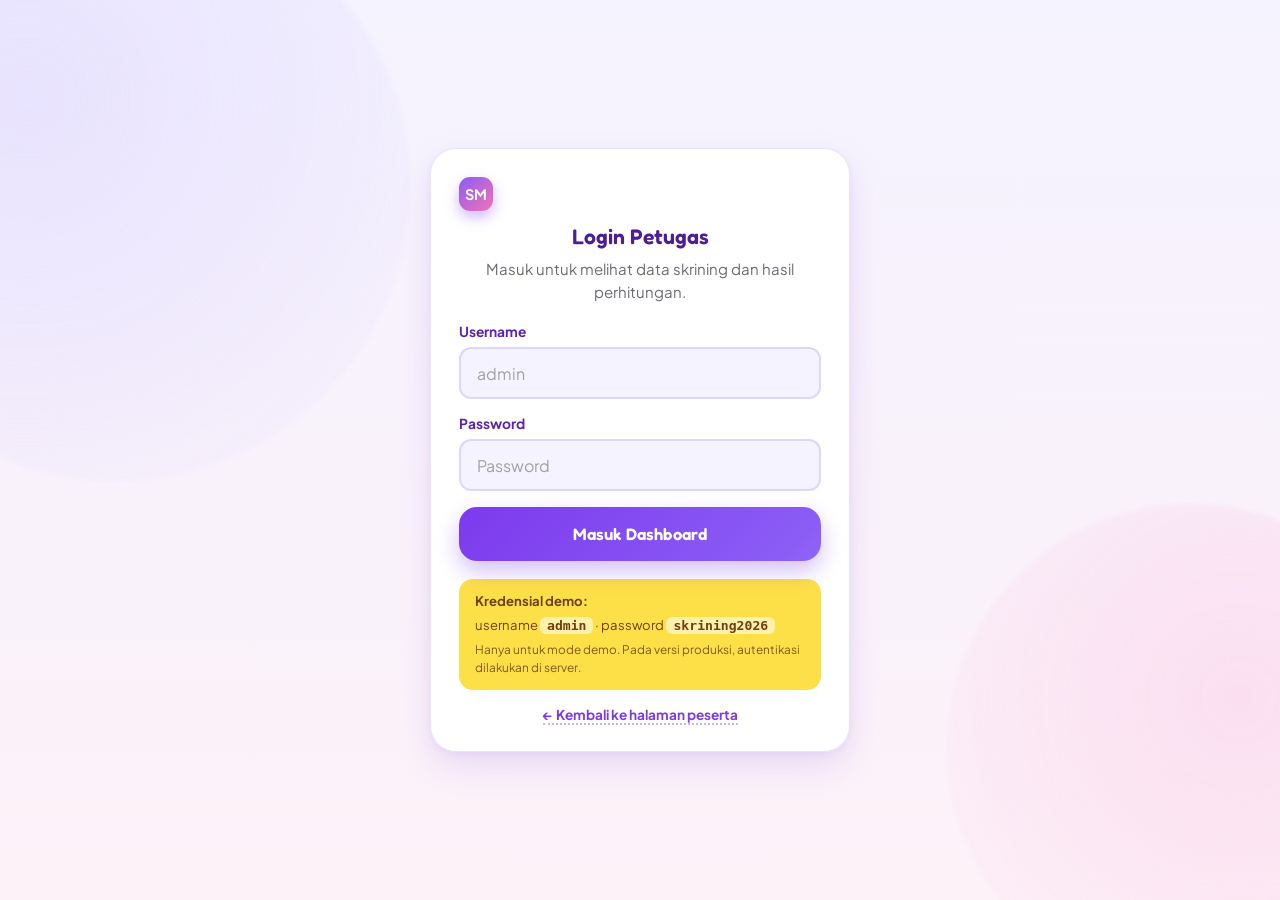
==== admin/index.html @ 7666ee58 "feat: situs skrining DASS-21 — perjalanan peserta interaktif, maskot Lumi animasi, admin demo, bluep" ====
<!DOCTYPE html>
<html lang="id">
<head>
  <meta charset="UTF-8">
  <meta name="viewport" content="width=device-width, initial-scale=1.0">
  <meta name="theme-color" content="#5B21B6">
  <title>Admin — Skrining Kesehatan Mental</title>
  <link rel="icon" type="image/svg+xml" href="../assets/favicon.svg">
  <link rel="preconnect" href="https://fonts.googleapis.com">
  <link rel="preconnect" href="https://fonts.gstatic.com" crossorigin>
  <link href="https://fonts.googleapis.com/css2?family=Fredoka:wght@400;500;600;700&family=Plus+Jakarta+Sans:wght@400;500;600;700;800&display=swap" rel="stylesheet">
  <link rel="stylesheet" href="../css/base.css">
  <link rel="stylesheet" href="admin.css">
</head>
<body data-page="admin">

  <div class="bg-blobs" aria-hidden="true">
    <span class="blob-1"></span>
    <span class="blob-2"></span>
  </div>

  <!-- ============ LOGIN ============ -->
  <section id="view-login" class="view">
    <div class="login-wrap">
      <div class="card login-card">
        <div class="login-head">
          <span class="brand-logo" aria-hidden="true">SM</span>
          <h1 class="section-title">Login Petugas</h1>
          <p class="section-sub">Masuk untuk melihat data skrining dan hasil perhitungan.</p>
        </div>
        <form id="form-login" novalidate>
          <div class="field" id="field-user">
            <label for="inp-user">Username</label>
            <input class="input" id="inp-user" type="text" autocomplete="username" placeholder="admin">
          </div>
          <div class="field" id="field-pass">
            <label for="inp-pass">Password</label>
            <input class="input" id="inp-pass" type="password" autocomplete="current-password" placeholder="Password">
          </div>
          <p class="login-err hidden" id="login-err">Username atau password salah.</p>
          <button class="btn" type="submit">Masuk Dashboard</button>
        </form>
        <div class="demo-cred">
          <b>Kredensial demo:</b> username <code>admin</code> &middot; password <code>skrining2026</code>
          <span>Hanya untuk mode demo. Pada versi produksi, autentikasi dilakukan di server.</span>
        </div>
        <p class="back-link"><a class="link-admin" href="../">&larr; Kembali ke halaman peserta</a></p>
      </div>
    </div>
  </section>

  <!-- ============ DASHBOARD ============ -->
  <section id="view-dash" class="view hidden">
    <header class="dash-topbar">
      <div>
        <h1 class="dash-title">Dashboard Skrining</h1>
        <p class="dash-sub" id="dash-sub">Panel petugas — data peserta dan hasil DASS-21</p>
      </div>
      <div class="dash-actions">
        <button class="btn btn-ghost btn-sm" id="btn-logout" type="button">Keluar</button>
      </div>
    </header>

    <div class="demo-banner">
      MODE DEMO &mdash; data disimpan di localStorage perangkat ini. Versi produksi terhubung ke database (lihat /server/README.md).
    </div>

    <main class="dash-main">

      <!-- statistik -->
      <div class="stat-grid">
        <div class="card stat-card">
          <span class="stat-label">Total Peserta</span>
          <span class="stat-value" id="stat-total">0</span>
          <span class="stat-foot" id="stat-total-foot">terdaftar hari ini</span>
        </div>
        <div class="card stat-card stat-ok">
          <span class="stat-label">Selesai</span>
          <span class="stat-value" id="stat-done">0</span>
          <span class="stat-foot" id="stat-done-foot">0% dari total</span>
        </div>
        <div class="card stat-card stat-warn">
          <span class="stat-label">Belum Selesai</span>
          <span class="stat-value" id="stat-wip">0</span>
          <span class="stat-foot" id="stat-wip-foot">sedang mengisi</span>
        </div>
      </div>

      <div class="dash-cols">
        <!-- distribusi kategori -->
        <div class="card">
          <h2 class="card-title">Distribusi Kategori</h2>
          <div class="bars" id="bars-kategori"></div>
        </div>

        <!-- alat ekspor -->
        <div class="card">
          <h2 class="card-title">Ekspor &amp; Data</h2>
          <p class="card-desc">CSV memuat satu baris per peserta: identitas, 21 jawaban, skor D/A/S, dan ruang analisis keluhan.</p>
          <div class="export-btns">
            <button class="btn" id="btn-export-csv" type="button">Unduh CSV</button>
            <button class="btn btn-soft" id="btn-seed" type="button">Isi Data Demo</button>
            <button class="btn btn-ghost" id="btn-clear" type="button">Hapus Semua Data</button>
          </div>
          <p class="card-foot">PDF individual tersedia setelah backend aktif (butuh server untuk generate). Karena itu tombol PDF pada tabel sengaja dinonaktifkan di mode demo.</p>
        </div>
      </div>

      <!-- tabel peserta -->
      <div class="card table-card">
        <div class="table-toolbar">
          <h2 class="card-title">Daftar Peserta</h2>
          <div class="filters">
            <input class="input filter-search" id="flt-search" type="search" placeholder="Cari nama / NIM / NIP / HP / no. registrasi">
            <select class="input filter-sel" id="flt-status" aria-label="Filter status">
              <option value="">Semua status</option>
              <option value="selesai">Selesai</option>
              <option value="belum">Belum selesai</option>
            </select>
            <select class="input filter-sel" id="flt-kategori" aria-label="Filter kategori">
              <option value="">Semua kategori</option>
              <option value="Mahasiswa">Mahasiswa</option>
              <option value="Dosen">Dosen</option>
              <option value="Umum">Umum</option>
            </select>
          </div>
        </div>

        <div class="table-scroll">
          <table id="tbl-peserta">
            <thead>
              <tr>
                <th class="th-no">No</th>
                <th class="th-sort" data-sort="nama">Nama</th>
                <th>NIM / NIP</th>
                <th>Kategori</th>
                <th>No. HP</th>
                <th class="th-sort" data-sort="waktu">Waktu</th>
                <th>Status</th>
                <th class="th-aksi">Aksi</th>
              </tr>
            </thead>
            <tbody id="tbl-body"></tbody>
          </table>
          <div class="empty-state hidden" id="tbl-empty">
            <b>Belum ada data peserta</b>
            <span>Klik "Isi Data Demo" di atas untuk melihat contoh tampilan, atau buka halaman peserta dan selesaikan satu skrining.</span>
          </div>
        </div>

        <div class="pager" id="pager">
          <button class="btn btn-ghost btn-sm" id="pg-prev" type="button">&larr; Sebelumnya</button>
          <span class="pg-info" id="pg-info">Halaman 1 dari 1</span>
          <button class="btn btn-ghost btn-sm" id="pg-next" type="button">Berikutnya &rarr;</button>
        </div>
      </div>

      <p class="dash-foot">
        Catatan skoring: perhitungan memakai metode standar publikasi DASS (Lovibond &amp; Lovibond, 1995) dan
        <b>akan disesuaikan dengan dokumen referensi resmi penyelenggara</b> begitu dokumen tersebut diterima.
        Seluruh konstanta terpusat di <code>js/scoring.js</code>. Hasil skrining bukan diagnosis.
      </p>
    </main>
  </section>

  <!-- ============ MODAL DETAIL ============ -->
  <div class="modal" id="modal" role="dialog" aria-modal="true" aria-labelledby="modal-title">
    <div class="modal-backdrop" id="modal-close-bg"></div>
    <div class="modal-card">
      <header class="modal-head">
        <div>
          <h2 class="modal-title" id="modal-title">Detail Peserta</h2>
          <span class="modal-reg" id="modal-reg">-</span>
        </div>
        <button class="modal-x" id="modal-close" type="button" aria-label="Tutup">&times;</button>
      </header>
      <div class="modal-body" id="modal-body"></div>
      <footer class="modal-foot">
        <button class="btn btn-ghost" id="btn-modal-pdf" type="button" disabled title="Butuh backend — tersedia pada versi produksi">Unduh PDF</button>
      </footer>
    </div>
  </div>

  <script src="../js/config.js"></script>
  <script src="../js/questions.js"></script>
  <script src="../js/scoring.js"></script>
  <script src="admin.js"></script>
</body>
</html>
---- css/base.css ----
/* ============================================================
   SISTEM DESAIN DASAR — Skrining Kesehatan Mental
   Palet: ungu / lavender / lilac / pink lembut / putih
   Mobile-first, ramah aksesibilitas.
   ============================================================ */

:root {
  --purple-900: #4C1D95;
  --purple-800: #5B21B6;
  --purple-700: #6D28D9;
  --purple-600: #7C3AED;
  --purple-500: #8B5CF6;
  --purple-400: #A78BFA;
  --purple-300: #C4B5FD;
  --purple-200: #DDD6FE;
  --purple-100: #EDE9FE;
  --purple-50:  #F5F3FF;

  --pink-400: #F472B6;
  --pink-300: #F9A8D4;
  --pink-200: #FBCFE8;

  --mint-300: #6EE7B7;
  --sky-300: #93C5FD;
  --sun-300: #FDE047;

  --ink: #2E1065;
  --ink-soft: #6D6A75;
  --white: #ffffff;

  --bg-top: #F7F4FF;
  --bg-mid: #FDF2F8;

  --radius-lg: 26px;
  --radius-md: 18px;
  --radius-sm: 12px;

  --shadow-card: 0 14px 34px rgba(109, 40, 217, 0.12), 0 3px 8px rgba(109, 40, 217, 0.06);
  --shadow-btn: 0 10px 22px rgba(124, 58, 237, 0.32);

  --font-head: "Fredoka", "Plus Jakarta Sans", system-ui, sans-serif;
  --font-body: "Plus Jakarta Sans", system-ui, -apple-system, "Segoe UI", sans-serif;

  --page-max: 560px;
}

* { box-sizing: border-box; margin: 0; padding: 0; }

html { scroll-behavior: smooth; }

body {
  font-family: var(--font-body);
  color: var(--ink);
  background: linear-gradient(180deg, var(--bg-top) 0%, var(--bg-mid) 100%);
  min-height: 100dvh;
  -webkit-font-smoothing: antialiased;
  overflow-x: hidden;
}

/* ---------- latar blob bergerak ---------- */

.bg-blobs {
  position: fixed;
  inset: 0;
  z-index: 0;
  overflow: hidden;
  pointer-events: none;
}

.bg-blobs span {
  position: absolute;
  border-radius: 50%;
  filter: blur(2px);
  opacity: 0.55;
  animation: blobDrift 16s ease-in-out infinite alternate;
}

.blob-1 { width: 46vw; height: 46vw; min-width: 280px; min-height: 280px; top: -12%; left: -14%; background: radial-gradient(circle at 35% 35%, var(--purple-200), rgba(196, 181, 253, 0)); }
.blob-2 { width: 38vw; height: 38vw; min-width: 240px; min-height: 240px; bottom: -10%; right: -12%; background: radial-gradient(circle at 60% 40%, var(--pink-200), rgba(251, 207, 232, 0)); animation-delay: -6s; }
.blob-3 { width: 24vw; height: 24vw; min-width: 160px; min-height: 160px; top: 38%; right: -8%; background: radial-gradient(circle at 50% 50%, var(--purple-100), rgba(237, 233, 254, 0)); animation-delay: -11s; }

@keyframes blobDrift {
  0%   { transform: translate(0, 0) scale(1); }
  50%  { transform: translate(3vw, -2vh) scale(1.06); }
  100% { transform: translate(-2vw, 3vh) scale(0.97); }
}

/* ---------- kerangka halaman ---------- */

#app {
  position: relative;
  z-index: 1;
  width: min(100% - 32px, var(--page-max));
  margin: 0 auto;
  padding: 16px 0 200px; /* ruang untuk maskot pendamping di bawah */
}

.topbar {
  position: relative;
  z-index: 2;
  display: flex;
  align-items: center;
  justify-content: space-between;
  width: min(100% - 32px, var(--page-max));
  margin: 0 auto;
  padding: 14px 0 6px;
}

.brand {
  display: flex;
  align-items: center;
  gap: 10px;
  font-family: var(--font-head);
  font-weight: 600;
  font-size: 0.98rem;
  color: var(--purple-800);
}

.brand-logo {
  width: 34px;
  height: 34px;
  border-radius: 11px;
  background: linear-gradient(135deg, var(--purple-500), var(--pink-400));
  display: grid;
  place-items: center;
  color: #fff;
  font-weight: 700;
  font-size: 0.9rem;
  box-shadow: 0 6px 14px rgba(124, 58, 237, 0.35);
  flex-shrink: 0;
}

.event-chip {
  font-size: 0.72rem;
  font-weight: 700;
  letter-spacing: 0.04em;
  color: var(--purple-700);
  background: rgba(255, 255, 255, 0.75);
  border: 1.5px solid var(--purple-200);
  padding: 6px 12px;
  border-radius: 999px;
  backdrop-filter: blur(6px);
}

/* ---------- layar & transisi ---------- */

.screen { display: none; }
.screen.is-active { display: block; }

.screen.is-active .anim {
  animation: riseIn 0.55s cubic-bezier(0.22, 1, 0.36, 1) both;
}

.screen.is-active .anim-d1 { animation-delay: 0.07s; }
.screen.is-active .anim-d2 { animation-delay: 0.14s; }
.screen.is-active .anim-d3 { animation-delay: 0.21s; }
.screen.is-active .anim-d4 { animation-delay: 0.28s; }
.screen.is-active .anim-d5 { animation-delay: 0.35s; }

@keyframes riseIn {
  from { opacity: 0; transform: translateY(18px); }
  to   { opacity: 1; transform: translateY(0); }
}

/* ---------- kartu ---------- */

.card {
  background: var(--white);
  border-radius: var(--radius-lg);
  box-shadow: var(--shadow-card);
  padding: 22px;
  border: 1px solid rgba(196, 181, 253, 0.35);
}

.card-tight { padding: 16px; border-radius: var(--radius-md); }

.section-title {
  font-family: var(--font-head);
  font-weight: 600;
  font-size: 1.32rem;
  line-height: 1.3;
  color: var(--purple-900);
}

.section-sub {
  color: var(--ink-soft);
  font-size: 0.94rem;
  line-height: 1.55;
  margin-top: 6px;
}

/* ---------- tombol ---------- */

.btn {
  position: relative;
  display: inline-flex;
  align-items: center;
  justify-content: center;
  gap: 10px;
  width: 100%;
  min-height: 54px;
  padding: 14px 22px;
  font-family: var(--font-head);
  font-weight: 600;
  font-size: 1.04rem;
  letter-spacing: 0.01em;
  color: #fff;
  background: linear-gradient(135deg, var(--purple-600), var(--purple-500) 55%, var(--purple-400));
  background-size: 160% 160%;
  border: none;
  border-radius: 18px;
  box-shadow: var(--shadow-btn);
  cursor: pointer;
  transition: transform 0.18s cubic-bezier(0.34, 1.56, 0.64, 1), box-shadow 0.18s ease, filter 0.18s ease;
  -webkit-tap-highlight-color: transparent;
}

.btn:hover:not(:disabled) { transform: translateY(-3px) scale(1.015); box-shadow: 0 16px 30px rgba(124, 58, 237, 0.42); }
.btn:active:not(:disabled) { transform: translateY(1px) scale(0.985); filter: brightness(0.96); }
.btn:disabled { opacity: 0.45; cursor: not-allowed; box-shadow: none; }

.btn-pulse::after {
  content: "";
  position: absolute;
  inset: -4px;
  border-radius: 22px;
  border: 2px solid rgba(139, 92, 246, 0.5);
  animation: btnPulse 2s ease-out infinite;
  pointer-events: none;
}

@keyframes btnPulse {
  0%   { transform: scale(0.98); opacity: 0.9; }
  70%  { transform: scale(1.07); opacity: 0; }
  100% { transform: scale(1.07); opacity: 0; }
}

.btn-ghost {
  background: rgba(255, 255, 255, 0.85);
  color: var(--purple-700);
  border: 2px solid var(--purple-200);
  box-shadow: none;
}

.btn-ghost:hover:not(:disabled) { background: var(--purple-50); box-shadow: none; transform: translateY(-2px); }

.btn-soft {
  background: var(--purple-100);
  color: var(--purple-800);
  box-shadow: none;
}

.btn-row { display: flex; gap: 12px; margin-top: 18px; }
.btn-row .btn { flex: 1; }

/* ---------- form ---------- */

.field { margin-bottom: 16px; }

.field label {
  display: block;
  font-weight: 700;
  font-size: 0.86rem;
  color: var(--purple-800);
  margin-bottom: 7px;
}

.field .hint { font-weight: 500; font-size: 0.74rem; color: var(--ink-soft); }

.input {
  width: 100%;
  min-height: 52px;
  padding: 13px 16px;
  font-family: var(--font-body);
  font-size: 1rem;
  color: var(--ink);
  background: var(--purple-50);
  border: 2px solid var(--purple-200);
  border-radius: var(--radius-sm);
  outline: none;
  transition: border-color 0.2s ease, box-shadow 0.2s ease, background 0.2s ease;
}

.input:focus {
  border-color: var(--purple-500);
  background: #fff;
  box-shadow: 0 0 0 4px rgba(139, 92, 246, 0.16);
}

.input::placeholder { color: #A29DB1; }

textarea.input { min-height: 150px; resize: vertical; line-height: 1.55; }

select.input {
  appearance: none;
  background-image: url("data:image/svg+xml;charset=utf-8,%3Csvg xmlns='http://www.w3.org/2000/svg' width='14' height='9' viewBox='0 0 14 9'%3E%3Cpath d='M1 1l6 6 6-6' fill='none' stroke='%237C3AED' stroke-width='2.4' stroke-linecap='round' stroke-linejoin='round'/%3E%3C/svg%3E");
  background-repeat: no-repeat;
  background-position: right 16px center;
  padding-right: 44px;
  cursor: pointer;
}

.field-error-msg {
  display: none;
  margin-top: 6px;
  font-size: 0.8rem;
  font-weight: 600;
  color: #BE185D;
}

.field.is-error .input { border-color: #F472B6; background: #FFF1F7; }
.field.is-error .field-error-msg { display: block; }

.field.is-error { animation: fieldShake 0.4s ease; }

@keyframes fieldShake {
  0%, 100% { transform: translateX(0); }
  25% { transform: translateX(-6px); }
  55% { transform: translateX(6px); }
  80% { transform: translateX(-3px); }
}

/* ---------- checkbox ---------- */

.check-row {
  display: flex;
  gap: 12px;
  align-items: flex-start;
  cursor: pointer;
}

.check-box {
  position: relative;
  flex-shrink: 0;
  width: 26px;
  height: 26px;
  margin-top: 2px;
  border-radius: 9px;
  border: 2px solid var(--purple-300);
  background: #fff;
  transition: all 0.2s cubic-bezier(0.34, 1.56, 0.64, 1);
}

.check-box svg {
  position: absolute;
  inset: 0;
  margin: auto;
  width: 15px;
  height: 15px;
  stroke: #fff;
  stroke-width: 3.4;
  fill: none;
  stroke-linecap: round;
  stroke-linejoin: round;
  stroke-dasharray: 24;
  stroke-dashoffset: 24;
  transition: stroke-dashoffset 0.25s ease 0.05s;
}

.check-row input { position: absolute; opacity: 0; pointer-events: none; }

.check-row input:checked + .check-box {
  background: linear-gradient(135deg, var(--purple-500), var(--purple-600));
  border-color: var(--purple-600);
  transform: scale(1.08);
  box-shadow: 0 4px 10px rgba(124, 58, 237, 0.35);
}

.check-row input:checked + .check-box svg { stroke-dashoffset: 0; }

.check-row input:focus-visible + .check-box { outline: 3px solid rgba(139, 92, 246, 0.4); outline-offset: 2px; }

/* ---------- kartu info mini ---------- */

.info-grid {
  display: grid;
  grid-template-columns: repeat(3, 1fr);
  gap: 10px;
}

.info-mini {
  background: rgba(255, 255, 255, 0.9);
  border: 1.5px solid var(--purple-100);
  border-radius: var(--radius-md);
  padding: 13px 10px;
  text-align: center;
  transition: transform 0.25s cubic-bezier(0.34, 1.56, 0.64, 1), box-shadow 0.25s ease;
}

.info-mini:hover { transform: translateY(-4px) rotate(-1deg); box-shadow: 0 12px 22px rgba(109, 40, 217, 0.14); }

.info-mini .ico {
  width: 40px;
  height: 40px;
  margin: 0 auto 8px;
  border-radius: 13px;
  display: grid;
  place-items: center;
  font-size: 1.1rem;
}

.ico-purple { background: var(--purple-100); }
.ico-pink { background: var(--pink-200); }
.ico-mint { background: #D1FAE5; }

.info-mini b {
  display: block;
  font-family: var(--font-head);
  font-weight: 600;
  font-size: 0.86rem;
  color: var(--purple-800);
}

.info-mini span { font-size: 0.72rem; color: var(--ink-soft); line-height: 1.35; display: block; margin-top: 3px; }

/* ---------- footer & disclaimer ---------- */

.footer-note {
  position: relative;
  z-index: 1;
  text-align: center;
  font-size: 0.74rem;
  color: var(--ink-soft);
  line-height: 1.6;
  padding: 0 20px 90px;
}

.footer-note strong { color: var(--purple-700); }

.demo-tag {
  display: inline-block;
  margin-top: 6px;
  padding: 4px 12px;
  border-radius: 999px;
  background: var(--sun-300);
  color: #713F12;
  font-weight: 700;
  font-size: 0.7rem;
}

/* ---------- umum ---------- */

.hidden { display: none !important; }

.center { text-align: center; }

.mt-8 { margin-top: 8px; }
.mt-14 { margin-top: 14px; }
.mt-18 { margin-top: 18px; }
.mt-24 { margin-top: 24px; }

.link-admin {
  color: var(--purple-600);
  font-weight: 700;
  text-decoration: none;
  border-bottom: 2px dotted var(--purple-300);
}

.link-admin:hover { color: var(--purple-800); }

/* ---------- responsif ---------- */

@media (min-width: 720px) {
  #app { padding-top: 8px; }
  .card { padding: 28px; }
  .info-grid { gap: 14px; }
}

/* ---------- aksesibilitas ---------- */

@media (prefers-reduced-motion: reduce) {
  .bg-blobs span,
  .btn-pulse::after,
  .screen.is-active .anim,
  .info-mini,
  .field.is-error {
    animation: none !important;
    transition: none !important;
  }
  html { scroll-behavior: auto; }
}

:focus-visible {
  outline: 3px solid rgba(139, 92, 246, 0.5);
  outline-offset: 2px;
  border-radius: 6px;
}
---- admin/admin.css ----
/* ============================================================
   GAYA ADMIN — dashboard petugas
   Tampilan admin sengaja BERBEDA dan TIDAK terpengaruh tema
   acara (sesuai spesifikasi Event Page Builder).
   ============================================================ */

body[data-page="admin"] {
  background: linear-gradient(180deg, #F5F3FF 0%, #FDF2F8 100%);
}

body[data-page="admin"] #app { display: none; }

.view { position: relative; z-index: 1; }

/* ---------- login ---------- */

.login-wrap {
  min-height: 100dvh;
  display: grid;
  place-items: center;
  padding: 24px;
}

.login-card { width: min(100%, 420px); }

.login-head { text-align: center; margin-bottom: 20px; }

.login-head .brand-logo { margin-bottom: 12px; }

.login-err {
  background: #FFF1F7;
  color: #BE185D;
  border: 1.5px solid #F9A8D4;
  border-radius: 12px;
  padding: 10px 14px;
  font-size: 0.85rem;
  font-weight: 600;
  margin-bottom: 14px;
}

.demo-cred {
  margin-top: 18px;
  background: var(--sun-300);
  border-radius: 14px;
  padding: 12px 16px;
  font-size: 0.82rem;
  color: #713F12;
  line-height: 1.55;
}

.demo-cred b { display: block; margin-bottom: 3px; }

.demo-cred code {
  background: rgba(255, 255, 255, 0.55);
  padding: 1px 7px;
  border-radius: 6px;
  font-weight: 700;
}

.demo-cred span { display: block; margin-top: 5px; font-size: 0.74rem; opacity: 0.85; }

.back-link { text-align: center; margin-top: 16px; font-size: 0.85rem; }

/* ---------- dashboard ---------- */

.dash-topbar {
  display: flex;
  align-items: center;
  justify-content: space-between;
  gap: 14px;
  width: min(100% - 32px, 1080px);
  margin: 0 auto;
  padding: 22px 0 8px;
}

.dash-title {
  font-family: var(--font-head);
  font-weight: 700;
  font-size: 1.5rem;
  color: var(--purple-900);
}

.dash-sub { color: var(--ink-soft); font-size: 0.86rem; margin-top: 3px; }

.dash-actions { display: flex; gap: 10px; }

.btn-sm { min-height: 42px; padding: 9px 16px; font-size: 0.9rem; width: auto; }

.demo-banner {
  width: min(100% - 32px, 1080px);
  margin: 10px auto 0;
  background: var(--sun-300);
  color: #713F12;
  font-weight: 700;
  font-size: 0.78rem;
  padding: 10px 16px;
  border-radius: 12px;
}

.dash-main {
  width: min(100% - 32px, 1080px);
  margin: 0 auto;
  padding: 16px 0 80px;
  display: grid;
  gap: 16px;
}

.stat-grid {
  display: grid;
  grid-template-columns: repeat(3, 1fr);
  gap: 14px;
}

.stat-card { display: grid; gap: 4px; padding: 20px 22px; }

.stat-label { font-size: 0.8rem; font-weight: 700; color: var(--ink-soft); text-transform: uppercase; letter-spacing: 0.05em; }

.stat-value {
  font-family: var(--font-head);
  font-weight: 700;
  font-size: 2.3rem;
  color: var(--purple-900);
  line-height: 1.1;
}

.stat-ok .stat-value { color: #059669; }
.stat-warn .stat-value { color: #D97706; }

.stat-foot { font-size: 0.76rem; color: var(--ink-soft); }

.dash-cols {
  display: grid;
  grid-template-columns: 1.2fr 1fr;
  gap: 14px;
}

/* cegah overflow horizontal: anak grid boleh menyusut di bawah lebar konten */
.dash-cols > .card,
.dash-main > .card,
.table-toolbar,
.filters,
.filters > *,
.table-scroll {
  min-width: 0;
}

.card-title { font-family: var(--font-head); font-weight: 600; font-size: 1.06rem; color: var(--purple-900); }

.card-desc { font-size: 0.84rem; color: var(--ink-soft); line-height: 1.55; margin-top: 8px; }

.card-foot { font-size: 0.74rem; color: var(--ink-soft); line-height: 1.5; margin-top: 12px; }

/* bar distribusi kategori */

.bars { display: grid; gap: 12px; margin-top: 14px; }

.bar-row { display: grid; grid-template-columns: 88px 1fr 44px; align-items: center; gap: 10px; }

.bar-row .bar-name { font-size: 0.84rem; font-weight: 700; color: var(--purple-800); }

.bar-track { height: 16px; background: var(--purple-100); border-radius: 999px; overflow: hidden; }

.bar-fill {
  height: 100%;
  border-radius: 999px;
  background: linear-gradient(90deg, var(--purple-500), var(--pink-400));
  width: 0%;
  transition: width 0.7s cubic-bezier(0.22, 1, 0.36, 1);
}

.bar-row .bar-val { font-weight: 800; font-size: 0.9rem; color: var(--purple-700); text-align: right; }

.export-btns { display: grid; gap: 10px; margin-top: 14px; }

/* ---------- tabel ---------- */

.table-card { padding: 18px; }

.table-toolbar {
  display: flex;
  flex-direction: column;
  gap: 12px;
}

.filters {
  display: grid;
  grid-template-columns: 1fr 150px 150px;
  gap: 10px;
}

.filter-sel { min-height: 44px; padding-top: 9px; padding-bottom: 9px; font-size: 0.88rem; }

.table-scroll { overflow-x: auto; margin-top: 14px; }

#tbl-peserta { width: 100%; border-collapse: collapse; min-width: 720px; }

#tbl-peserta th {
  text-align: left;
  font-family: var(--font-head);
  font-weight: 600;
  font-size: 0.8rem;
  letter-spacing: 0.04em;
  color: var(--purple-700);
  padding: 10px 12px;
  border-bottom: 2px solid var(--purple-200);
  white-space: nowrap;
}

.th-sort { cursor: pointer; user-select: none; }
.th-sort:hover { color: var(--purple-500); }

#tbl-peserta td {
  padding: 12px;
  border-bottom: 1.5px solid var(--purple-100);
  font-size: 0.88rem;
  color: var(--ink);
  vertical-align: middle;
}

#tbl-peserta tbody tr { transition: background 0.15s ease; }
#tbl-peserta tbody tr:hover { background: var(--purple-50); }

.th-no, .td-no { width: 44px; }
.th-aksi, .td-aksi { width: 208px; }

.td-nama b { display: block; color: var(--purple-900); font-weight: 700; }
.td-nama span { font-size: 0.74rem; color: var(--ink-soft); }

.badge {
  display: inline-block;
  padding: 4px 12px;
  border-radius: 999px;
  font-size: 0.74rem;
  font-weight: 800;
  white-space: nowrap;
}

.badge-done { background: #D1FAE5; color: #065F46; }
.badge-wip { background: #FEF3C7; color: #92400E; }
.badge-kat { background: var(--purple-100); color: var(--purple-700); }

.aksi-row { display: flex; gap: 6px; }

.mini-btn {
  border: 1.5px solid var(--purple-200);
  background: #fff;
  color: var(--purple-700);
  font-family: var(--font-body);
  font-weight: 700;
  font-size: 0.74rem;
  padding: 7px 11px;
  border-radius: 10px;
  cursor: pointer;
  transition: all 0.15s ease;
  white-space: nowrap;
}

.mini-btn:hover:not(:disabled) { background: var(--purple-100); border-color: var(--purple-400); transform: translateY(-1px); }

.mini-btn:disabled { opacity: 0.4; cursor: not-allowed; }

.mini-btn.danger { color: #BE185D; border-color: #F9A8D4; }
.mini-btn.danger:hover:not(:disabled) { background: #FFF1F7; border-color: #F472B6; }

.empty-state { text-align: center; padding: 42px 16px; }
.empty-state b { font-family: var(--font-head); font-size: 1.05rem; color: var(--purple-800); display: block; }
.empty-state span { font-size: 0.85rem; color: var(--ink-soft); line-height: 1.55; display: block; margin-top: 6px; max-width: 420px; margin-left: auto; margin-right: auto; }

.pager {
  display: flex;
  align-items: center;
  justify-content: space-between;
  gap: 10px;
  margin-top: 14px;
}

.pg-info { font-size: 0.84rem; font-weight: 700; color: var(--purple-700); }

.dash-foot { font-size: 0.8rem; color: var(--ink-soft); line-height: 1.6; background: var(--purple-50); border: 1.5px dashed var(--purple-300); border-radius: 14px; padding: 14px 18px; }

.dash-foot code { background: #fff; padding: 1px 7px; border-radius: 6px; font-size: 0.78rem; border: 1px solid var(--purple-200); }

/* ---------- modal detail ---------- */

.modal {
  position: fixed;
  inset: 0;
  z-index: 100;
  display: grid;
  place-items: center;
  padding: 18px;
  opacity: 0;
  pointer-events: none;
  transition: opacity 0.25s ease;
}

.modal.is-open { opacity: 1; pointer-events: auto; }

.modal-backdrop {
  position: absolute;
  inset: 0;
  background: rgba(46, 16, 101, 0.5);
  backdrop-filter: blur(6px);
}

.modal-card {
  position: relative;
  width: min(100%, 680px);
  max-height: min(86dvh, 780px);
  display: flex;
  flex-direction: column;
  background: #fff;
  border-radius: 24px;
  box-shadow: 0 30px 70px rgba(46, 16, 101, 0.45);
  transform: scale(0.92);
  transition: transform 0.28s cubic-bezier(0.34, 1.56, 0.64, 1);
}

.modal.is-open .modal-card { transform: scale(1); }

.modal-head {
  display: flex;
  align-items: center;
  justify-content: space-between;
  gap: 12px;
  padding: 20px 24px 14px;
  border-bottom: 1.5px solid var(--purple-100);
}

.modal-title { font-family: var(--font-head); font-weight: 700; font-size: 1.2rem; color: var(--purple-900); }

.modal-reg {
  display: inline-block;
  margin-top: 4px;
  font-family: Consolas, monospace;
  font-size: 0.82rem;
  font-weight: 700;
  color: var(--purple-600);
  background: var(--purple-100);
  padding: 4px 12px;
  border-radius: 999px;
}

.modal-x {
  width: 40px;
  height: 40px;
  border-radius: 12px;
  border: 1.5px solid var(--purple-200);
  background: #fff;
  color: var(--purple-700);
  font-size: 1.3rem;
  cursor: pointer;
  transition: all 0.15s ease;
}

.modal-x:hover { background: var(--purple-100); }

.modal-body { overflow-y: auto; padding: 18px 24px 24px; }

.modal-foot { padding: 14px 24px 20px; border-top: 1.5px solid var(--purple-100); display: flex; justify-content: flex-end; }

.sec-label {
  font-family: var(--font-head);
  font-weight: 600;
  font-size: 0.82rem;
  letter-spacing: 0.06em;
  text-transform: uppercase;
  color: var(--pink-400);
  margin: 18px 0 10px;
}

.sec-label:first-child { margin-top: 0; }

.id-grid {
  display: grid;
  grid-template-columns: 1fr 1fr;
  gap: 8px 18px;
}

.id-grid .id-item { font-size: 0.88rem; line-height: 1.45; }
.id-grid .id-item b { display: block; font-size: 0.74rem; color: var(--ink-soft); font-weight: 700; }

.keluhan-quote {
  background: var(--purple-50);
  border-left: 4px solid var(--purple-400);
  border-radius: 0 14px 14px 0;
  padding: 12px 16px;
  font-size: 0.88rem;
  line-height: 1.6;
  color: var(--ink);
  white-space: pre-wrap;
}

.jawaban-list { display: grid; gap: 6px; }

.jawaban-item {
  display: flex;
  align-items: center;
  gap: 10px;
  font-size: 0.82rem;
  padding: 8px 12px;
  background: var(--purple-50);
  border-radius: 10px;
}

.jawaban-item .j-no {
  flex-shrink: 0;
  width: 26px;
  height: 26px;
  border-radius: 8px;
  background: var(--purple-600);
  color: #fff;
  font-weight: 800;
  font-size: 0.72rem;
  display: grid;
  place-items: center;
}

.jawaban-item .j-text { flex: 1; color: var(--ink); line-height: 1.4; }

.jawaban-item .j-val {
  flex-shrink: 0;
  font-weight: 800;
  font-size: 0.74rem;
  color: var(--purple-700);
  background: #fff;
  border: 1.5px solid var(--purple-200);
  padding: 4px 10px;
  border-radius: 999px;
  white-space: nowrap;
}

.hasil-grid {
  display: grid;
  grid-template-columns: repeat(3, 1fr);
  gap: 10px;
}

.hasil-card {
  border: 1.5px solid var(--purple-200);
  border-radius: 16px;
  padding: 14px;
  text-align: center;
  background: #fff;
}

.hasil-card h4 { font-family: var(--font-head); font-size: 0.9rem; color: var(--purple-800); }

.hasil-card .h-raw { font-size: 0.72rem; color: var(--ink-soft); margin-top: 6px; }

.hasil-card .h-final {
  font-family: var(--font-head);
  font-weight: 700;
  font-size: 1.5rem;
  color: var(--purple-900);
  margin-top: 2px;
}

.hasil-card .h-final small { font-size: 0.7rem; color: var(--ink-soft); font-weight: 500; }

.badge-sev { margin-top: 8px; display: inline-block; }

.sev-normal { background: #D1FAE5; color: #065F46; }
.sev-ringan { background: #FEF3C7; color: #92400E; }
.sev-sedang { background: #FFEDD5; color: #C2410C; }
.sev-berat { background: #FEE2E2; color: #B91C1C; }
.sev-sangat-berat { background: #7F1D1D; color: #FEE2E2; }

.modal-note {
  margin-top: 16px;
  font-size: 0.74rem;
  color: var(--ink-soft);
  line-height: 1.55;
  background: var(--purple-50);
  border-radius: 12px;
  padding: 10px 14px;
}

/* ---------- responsif admin ---------- */

@media (max-width: 860px) {
  .dash-cols, .stat-grid { grid-template-columns: 1fr; }
  .filters { grid-template-columns: 1fr; }
}

@media (max-width: 560px) {
  .id-grid { grid-template-columns: 1fr; }
  .hasil-grid { grid-template-columns: 1fr; }
  .dash-topbar { flex-direction: column; align-items: flex-start; }
  .th-aksi, .td-aksi { width: auto; }
  .dash-main { width: 100%; }
}
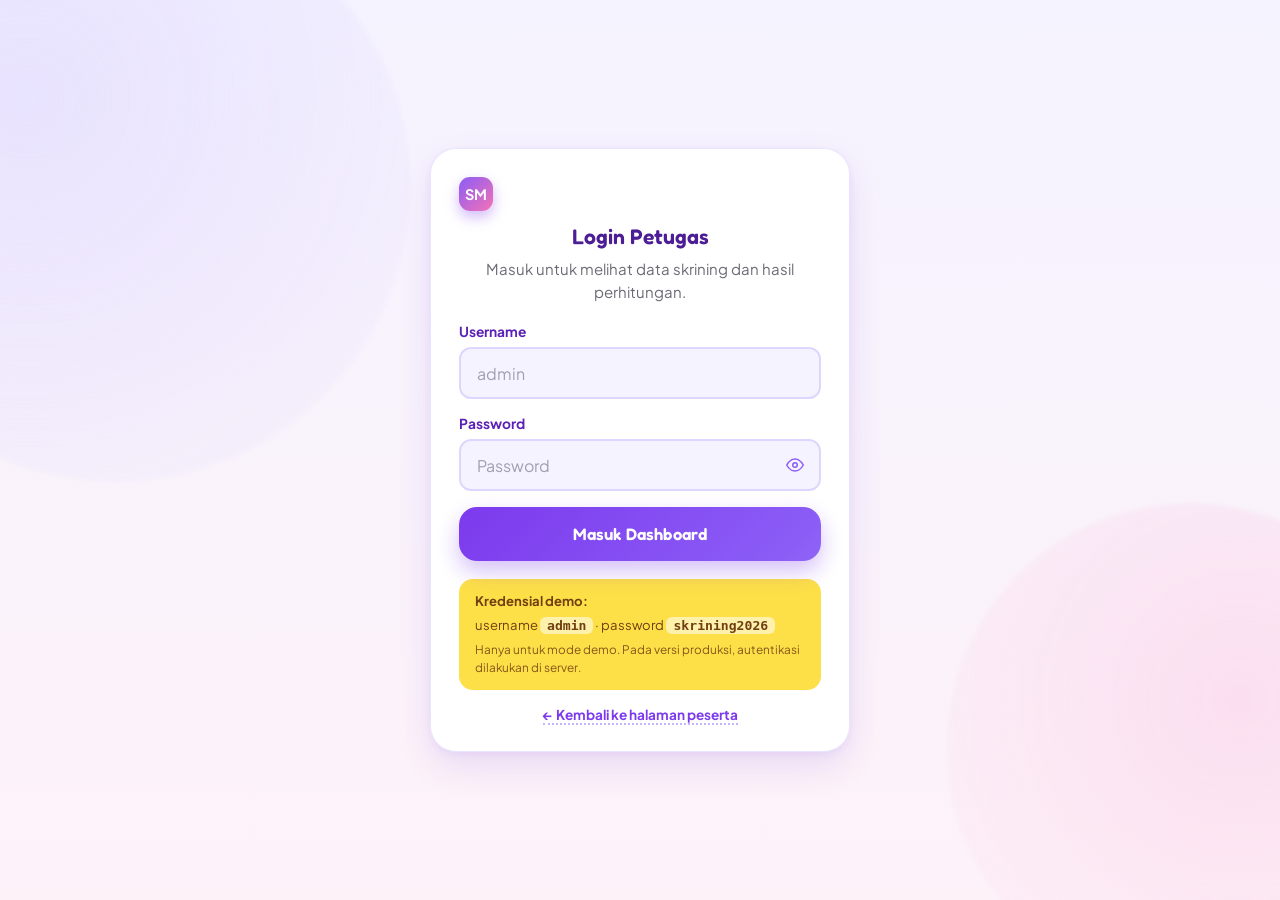
==== commit 7af97921: "Login: tombol lihat sandi + admin bisa ganti kata sandi - Ikon mata di kolom sandi login: klik untuk" ====
--- a/admin/index.html
+++ b/admin/index.html
@@ -35,12 +35,18 @@
           </div>
           <div class="field" id="field-pass">
             <label for="inp-pass">Password</label>
-            <input class="input" id="inp-pass" type="password" autocomplete="current-password" placeholder="Password">
+            <div class="pw-wrap">
+              <input class="input" id="inp-pass" type="password" autocomplete="current-password" placeholder="Password">
+              <button class="pw-toggle" type="button" data-target="inp-pass" aria-label="Tampilkan sandi" title="Lihat / sembunyikan sandi">
+                <svg class="ic-eye" width="18" height="18" viewBox="0 0 24 24" fill="none" stroke="currentColor" stroke-width="2" stroke-linecap="round" stroke-linejoin="round"><path d="M1 12s4-8 11-8 11 8 11 8-4 8-11 8-11-8-11-8z"/><circle cx="12" cy="12" r="3"/></svg>
+                <svg class="ic-eye-off" width="18" height="18" viewBox="0 0 24 24" fill="none" stroke="currentColor" stroke-width="2" stroke-linecap="round" stroke-linejoin="round"><path d="M17.94 17.94A10.07 10.07 0 0 1 12 20c-7 0-11-8-11-8a18.45 18.45 0 0 1 5.06-5.94M9.9 4.24A9.12 9.12 0 0 1 12 4c7 0 11 8 11 8a18.5 18.5 0 0 1-2.16 3.19m-6.72-1.07a3 3 0 1 1-4.24-4.24"/><line x1="1" y1="1" x2="23" y2="23"/></svg>
+              </button>
+            </div>
           </div>
           <p class="login-err hidden" id="login-err">Username atau password salah.</p>
           <button class="btn" type="submit">Masuk Dashboard</button>
         </form>
-        <div class="demo-cred">
+        <div class="demo-cred" id="demo-cred-box">
           <b>Kredensial demo:</b> username <code>admin</code> &middot; password <code>skrining2026</code>
           <span>Hanya untuk mode demo. Pada versi produksi, autentikasi dilakukan di server.</span>
         </div>
@@ -66,6 +72,15 @@
     </div>
 
     <main class="dash-main">
+
+      <!-- navigasi tab -->
+      <nav class="tabs" id="dash-tabs" aria-label="Menu dashboard">
+        <button class="tab-btn is-active" data-tab="data" type="button">Data Peserta</button>
+        <button class="tab-btn" data-tab="pengaturan" type="button">Pengaturan Acara</button>
+      </nav>
+
+      <!-- ============ TAB 1: DATA PESERTA ============ -->
+      <div id="tab-data">
 
       <!-- statistik -->
       <div class="stat-grid">
@@ -160,6 +175,110 @@
         <b>akan disesuaikan dengan dokumen referensi resmi penyelenggara</b> begitu dokumen tersebut diterima.
         Seluruh konstanta terpusat di <code>js/scoring.js</code>. Hasil skrining bukan diagnosis.
       </p>
+
+      </div><!-- /tab-data -->
+
+      <!-- ============ TAB 2: PENGATURAN ACARA ============ -->
+      <section id="tab-pengaturan" class="hidden" aria-label="Pengaturan acara">
+        <div class="card set-card">
+          <h2 class="card-title">Pengaturan Acara</h2>
+          <p class="card-desc">Isi info acara di sini, lalu klik Simpan. Halaman peserta yang dibuka <b>di perangkat ini</b> langsung memakai pengaturan tersebut — tanpa perlu menyentuh kode.</p>
+
+          <div class="set-grid">
+            <div class="field set-field">
+              <label for="set-namaAcara">Nama acara</label>
+              <input class="input" id="set-namaAcara" type="text" placeholder="contoh: Skrining Kesehatan Mental 2026">
+            </div>
+            <div class="field set-field">
+              <label for="set-tanggalAcara">Tanggal acara</label>
+              <input class="input" id="set-tanggalAcara" type="text" placeholder="contoh: Senin, 24 November 2026">
+            </div>
+            <div class="field set-field">
+              <label for="set-lokasi">Lokasi</label>
+              <input class="input" id="set-lokasi" type="text" placeholder="contoh: Aula Gedung Student Center">
+            </div>
+            <div class="field set-field">
+              <label for="set-penyelenggara">Penyelenggara</label>
+              <input class="input" id="set-penyelenggara" type="text" placeholder="contoh: UPA Bimbingan dan Konseling">
+            </div>
+            <div class="field set-field">
+              <label for="set-kontak">Kontak petugas</label>
+              <input class="input" id="set-kontak" type="text" placeholder="contoh: Petugas di meja pendaftaran / WA 08xx">
+            </div>
+            <div class="field set-field">
+              <label for="set-durasiLabel">Durasi (tampil di landing)</label>
+              <input class="input" id="set-durasiLabel" type="text" placeholder="± 7 menit">
+            </div>
+            <div class="field set-field">
+              <label for="set-namaMaskot">Nama maskot</label>
+              <input class="input" id="set-namaMaskot" type="text" placeholder="Lumi">
+            </div>
+            <div class="field set-field">
+              <label for="set-prefixNomor">Awalan nomor registrasi</label>
+              <input class="input" id="set-prefixNomor" type="text" placeholder="SKR" maxlength="6">
+            </div>
+          </div>
+
+          <div class="set-preview">
+            <span class="set-preview-label">Pratinjau langsung — bagian atas halaman peserta</span>
+            <div class="set-preview-bar">
+              <span class="sp-brand"><span class="sp-logo" aria-hidden="true">SM</span><b id="pv-nama">-</b></span>
+              <span class="sp-chip" id="pv-chip">-</span>
+            </div>
+            <span class="sp-foot" id="pv-foot">-</span>
+          </div>
+
+          <div class="set-actions">
+            <button class="btn" id="btn-save-settings" type="button">Simpan Pengaturan</button>
+            <button class="btn btn-ghost" id="btn-reset-settings" type="button">Kembalikan Default</button>
+          </div>
+
+          <p class="card-foot"><b>Batasan mode demo:</b> pengaturan tersimpan di browser perangkat ini. HP peserta lain masih memakai pengaturan bawaan sampai (1) versi backend aktif, atau (2) pengaturan bawaan di <code>js/config.js</code> diperbarui di repo. Setelah backend aktif, pengaturan yang diisi di sini otomatis berlaku untuk semua perangkat.</p>
+        </div>
+
+        <div class="card set-card sandi-card">
+          <h2 class="card-title">Kata Sandi Petugas</h2>
+          <p class="card-desc">Ganti kata sandi untuk login ke dashboard ini. Username tetap <code>admin</code> &mdash; yang bisa diganti hanya kata sandinya. Gunakan ikon <b>mata</b> di kanan kolom untuk melihat sandi yang sedang diketik.</p>
+          <form id="form-sandi" novalidate>
+            <div class="field set-field" id="field-cur-pass">
+              <label for="set-cur-pass">Kata sandi sekarang</label>
+              <div class="pw-wrap">
+                <input class="input" id="set-cur-pass" type="password" autocomplete="current-password" placeholder="Masukkan kata sandi yang dipakai sekarang">
+                <button class="pw-toggle" type="button" data-target="set-cur-pass" aria-label="Tampilkan sandi" title="Lihat / sembunyikan sandi">
+                  <svg class="ic-eye" width="18" height="18" viewBox="0 0 24 24" fill="none" stroke="currentColor" stroke-width="2" stroke-linecap="round" stroke-linejoin="round"><path d="M1 12s4-8 11-8 11 8 11 8-4 8-11 8-11-8-11-8z"/><circle cx="12" cy="12" r="3"/></svg>
+                  <svg class="ic-eye-off" width="18" height="18" viewBox="0 0 24 24" fill="none" stroke="currentColor" stroke-width="2" stroke-linecap="round" stroke-linejoin="round"><path d="M17.94 17.94A10.07 10.07 0 0 1 12 20c-7 0-11-8-11-8a18.45 18.45 0 0 1 5.06-5.94M9.9 4.24A9.12 9.12 0 0 1 12 4c7 0 11 8 11 8a18.5 18.5 0 0 1-2.16 3.19m-6.72-1.07a3 3 0 1 1-4.24-4.24"/><line x1="1" y1="1" x2="23" y2="23"/></svg>
+                </button>
+              </div>
+            </div>
+            <div class="set-grid sandi-grid">
+              <div class="field set-field" id="field-new-pass">
+                <label for="set-new-pass">Kata sandi baru</label>
+                <div class="pw-wrap">
+                  <input class="input" id="set-new-pass" type="password" autocomplete="new-password" placeholder="Minimal 8 karakter">
+                  <button class="pw-toggle" type="button" data-target="set-new-pass" aria-label="Tampilkan sandi" title="Lihat / sembunyikan sandi">
+                    <svg class="ic-eye" width="18" height="18" viewBox="0 0 24 24" fill="none" stroke="currentColor" stroke-width="2" stroke-linecap="round" stroke-linejoin="round"><path d="M1 12s4-8 11-8 11 8 11 8-4 8-11 8-11-8-11-8z"/><circle cx="12" cy="12" r="3"/></svg>
+                    <svg class="ic-eye-off" width="18" height="18" viewBox="0 0 24 24" fill="none" stroke="currentColor" stroke-width="2" stroke-linecap="round" stroke-linejoin="round"><path d="M17.94 17.94A10.07 10.07 0 0 1 12 20c-7 0-11-8-11-8a18.45 18.45 0 0 1 5.06-5.94M9.9 4.24A9.12 9.12 0 0 1 12 4c7 0 11 8 11 8a18.5 18.5 0 0 1-2.16 3.19m-6.72-1.07a3 3 0 1 1-4.24-4.24"/><line x1="1" y1="1" x2="23" y2="23"/></svg>
+                  </button>
+                </div>
+              </div>
+              <div class="field set-field" id="field-new-pass2">
+                <label for="set-new-pass2">Ulangi kata sandi baru</label>
+                <div class="pw-wrap">
+                  <input class="input" id="set-new-pass2" type="password" autocomplete="new-password" placeholder="Ketik ulang untuk konfirmasi">
+                  <button class="pw-toggle" type="button" data-target="set-new-pass2" aria-label="Tampilkan sandi" title="Lihat / sembunyikan sandi">
+                    <svg class="ic-eye" width="18" height="18" viewBox="0 0 24 24" fill="none" stroke="currentColor" stroke-width="2" stroke-linecap="round" stroke-linejoin="round"><path d="M1 12s4-8 11-8 11 8 11 8-4 8-11 8-11-8-11-8z"/><circle cx="12" cy="12" r="3"/></svg>
+                    <svg class="ic-eye-off" width="18" height="18" viewBox="0 0 24 24" fill="none" stroke="currentColor" stroke-width="2" stroke-linecap="round" stroke-linejoin="round"><path d="M17.94 17.94A10.07 10.07 0 0 1 12 20c-7 0-11-8-11-8a18.45 18.45 0 0 1 5.06-5.94M9.9 4.24A9.12 9.12 0 0 1 12 4c7 0 11 8 11 8a18.5 18.5 0 0 1-2.16 3.19m-6.72-1.07a3 3 0 1 1-4.24-4.24"/><line x1="1" y1="1" x2="23" y2="23"/></svg>
+                  </button>
+                </div>
+              </div>
+            </div>
+            <div class="set-actions">
+              <button class="btn" type="submit">Ganti Kata Sandi</button>
+            </div>
+          </form>
+          <p class="card-foot"><b>Mode demo:</b> kata sandi tersimpan di browser perangkat ini (versi produksi: hash bcrypt di server). Simpan kata sandi baru di tempat aman &mdash; jika lupa, hapus data situs dari browser untuk kembali ke sandi bawaan. Setelah sandi diganti, petunjuk kredensial di halaman login otomatis disembunyikan.</p>
+        </div>
+      </section>
     </main>
   </section>
 
--- a/admin/admin.css
+++ b/admin/admin.css
@@ -476,6 +476,196 @@
   padding: 10px 14px;
 }
 
+/* ---------- tab dashboard ---------- */
+
+.tabs {
+  display: flex;
+  gap: 8px;
+  background: #fff;
+  border: 1.5px solid var(--purple-200);
+  border-radius: 16px;
+  padding: 6px;
+  width: fit-content;
+  max-width: 100%;
+}
+
+.tab-btn {
+  border: none;
+  background: transparent;
+  font-family: var(--font-head);
+  font-weight: 600;
+  font-size: 0.92rem;
+  color: var(--ink-soft);
+  padding: 10px 18px;
+  border-radius: 11px;
+  cursor: pointer;
+  transition: all 0.18s ease;
+  white-space: nowrap;
+}
+
+.tab-btn:hover { color: var(--purple-700); background: var(--purple-50); }
+
+.tab-btn.is-active {
+  background: linear-gradient(135deg, var(--purple-600), var(--purple-500));
+  color: #fff;
+  box-shadow: 0 4px 12px rgba(124, 58, 237, 0.35);
+}
+
+/* ---------- pengaturan acara ---------- */
+
+.set-card { padding: 22px; }
+
+.set-grid {
+  display: grid;
+  grid-template-columns: 1fr 1fr;
+  gap: 12px 16px;
+  margin-top: 16px;
+}
+
+.set-field label { font-size: 0.8rem; font-weight: 700; color: var(--purple-800); }
+
+.set-field .input { min-height: 46px; font-size: 0.9rem; }
+
+.set-preview {
+  margin-top: 18px;
+  background: var(--purple-50);
+  border: 1.5px dashed var(--purple-300);
+  border-radius: 16px;
+  padding: 14px 16px;
+}
+
+.set-preview-label {
+  display: block;
+  font-size: 0.72rem;
+  font-weight: 800;
+  letter-spacing: 0.05em;
+  text-transform: uppercase;
+  color: var(--purple-600);
+  margin-bottom: 10px;
+}
+
+.set-preview-bar {
+  display: flex;
+  align-items: center;
+  justify-content: space-between;
+  gap: 12px;
+  background: #fff;
+  border-radius: 12px;
+  padding: 10px 14px;
+  box-shadow: 0 2px 8px rgba(124, 58, 237, 0.08);
+}
+
+.sp-brand { display: flex; align-items: center; gap: 8px; min-width: 0; }
+
+.sp-brand b {
+  font-family: var(--font-head);
+  font-size: 0.9rem;
+  color: var(--purple-900);
+  overflow: hidden;
+  text-overflow: ellipsis;
+  white-space: nowrap;
+}
+
+.sp-logo {
+  flex-shrink: 0;
+  width: 30px;
+  height: 30px;
+  border-radius: 10px;
+  background: linear-gradient(135deg, var(--purple-600), var(--pink-400));
+  color: #fff;
+  font-weight: 800;
+  font-size: 0.72rem;
+  display: grid;
+  place-items: center;
+}
+
+.sp-chip {
+  flex-shrink: 0;
+  background: var(--purple-100);
+  color: var(--purple-700);
+  font-size: 0.72rem;
+  font-weight: 800;
+  padding: 5px 12px;
+  border-radius: 999px;
+  white-space: nowrap;
+  overflow: hidden;
+  text-overflow: ellipsis;
+  max-width: 52%;
+}
+
+.sp-foot {
+  display: block;
+  margin-top: 8px;
+  font-size: 0.78rem;
+  color: var(--ink-soft);
+}
+
+.set-actions {
+  display: flex;
+  gap: 10px;
+  margin-top: 18px;
+  flex-wrap: wrap;
+}
+
+.set-actions .btn { width: auto; min-height: 46px; padding-left: 22px; padding-right: 22px; }
+
+/* ---------- toast ---------- */
+
+.toast {
+  position: fixed;
+  left: 50%;
+  bottom: 26px;
+  transform: translate(-50%, 16px);
+  z-index: 200;
+  background: var(--purple-900);
+  color: #fff;
+  font-weight: 700;
+  font-size: 0.85rem;
+  padding: 12px 20px;
+  border-radius: 14px;
+  box-shadow: 0 12px 30px rgba(46, 16, 101, 0.4);
+  opacity: 0;
+  pointer-events: none;
+  transition: all 0.28s cubic-bezier(0.22, 1, 0.36, 1);
+  max-width: min(92vw, 480px);
+  text-align: center;
+}
+
+.toast.show { opacity: 1; transform: translate(-50%, 0); }
+
+/* ---------- kolom sandi + tombol lihat sandi ---------- */
+
+.pw-wrap { position: relative; }
+
+.pw-wrap .input { padding-right: 52px; }
+
+.pw-toggle {
+  position: absolute;
+  right: 7px;
+  top: 50%;
+  transform: translateY(-50%);
+  width: 38px;
+  height: 38px;
+  border: none;
+  background: transparent;
+  border-radius: 10px;
+  cursor: pointer;
+  color: var(--purple-500);
+  display: grid;
+  place-items: center;
+  transition: background 0.15s ease, color 0.15s ease;
+}
+
+.pw-toggle:hover { background: var(--purple-100); color: var(--purple-700); }
+
+.pw-toggle .ic-eye-off { display: none; }
+.pw-toggle.is-on .ic-eye { display: none; }
+.pw-toggle.is-on .ic-eye-off { display: block; }
+
+.sandi-card { margin-top: 16px; }
+
+.sandi-card .set-grid { margin-top: 0; }
+
 /* ---------- responsif admin ---------- */
 
 @media (max-width: 860px) {
@@ -489,4 +679,9 @@
   .dash-topbar { flex-direction: column; align-items: flex-start; }
   .th-aksi, .td-aksi { width: auto; }
   .dash-main { width: 100%; }
-}
+  .set-grid { grid-template-columns: 1fr; }
+  .tabs { width: 100%; }
+  .tab-btn { flex: 1; padding: 10px 8px; text-align: center; }
+  .set-preview-bar { flex-direction: column; align-items: flex-start; }
+  .sp-chip { max-width: 100%; }
+}
